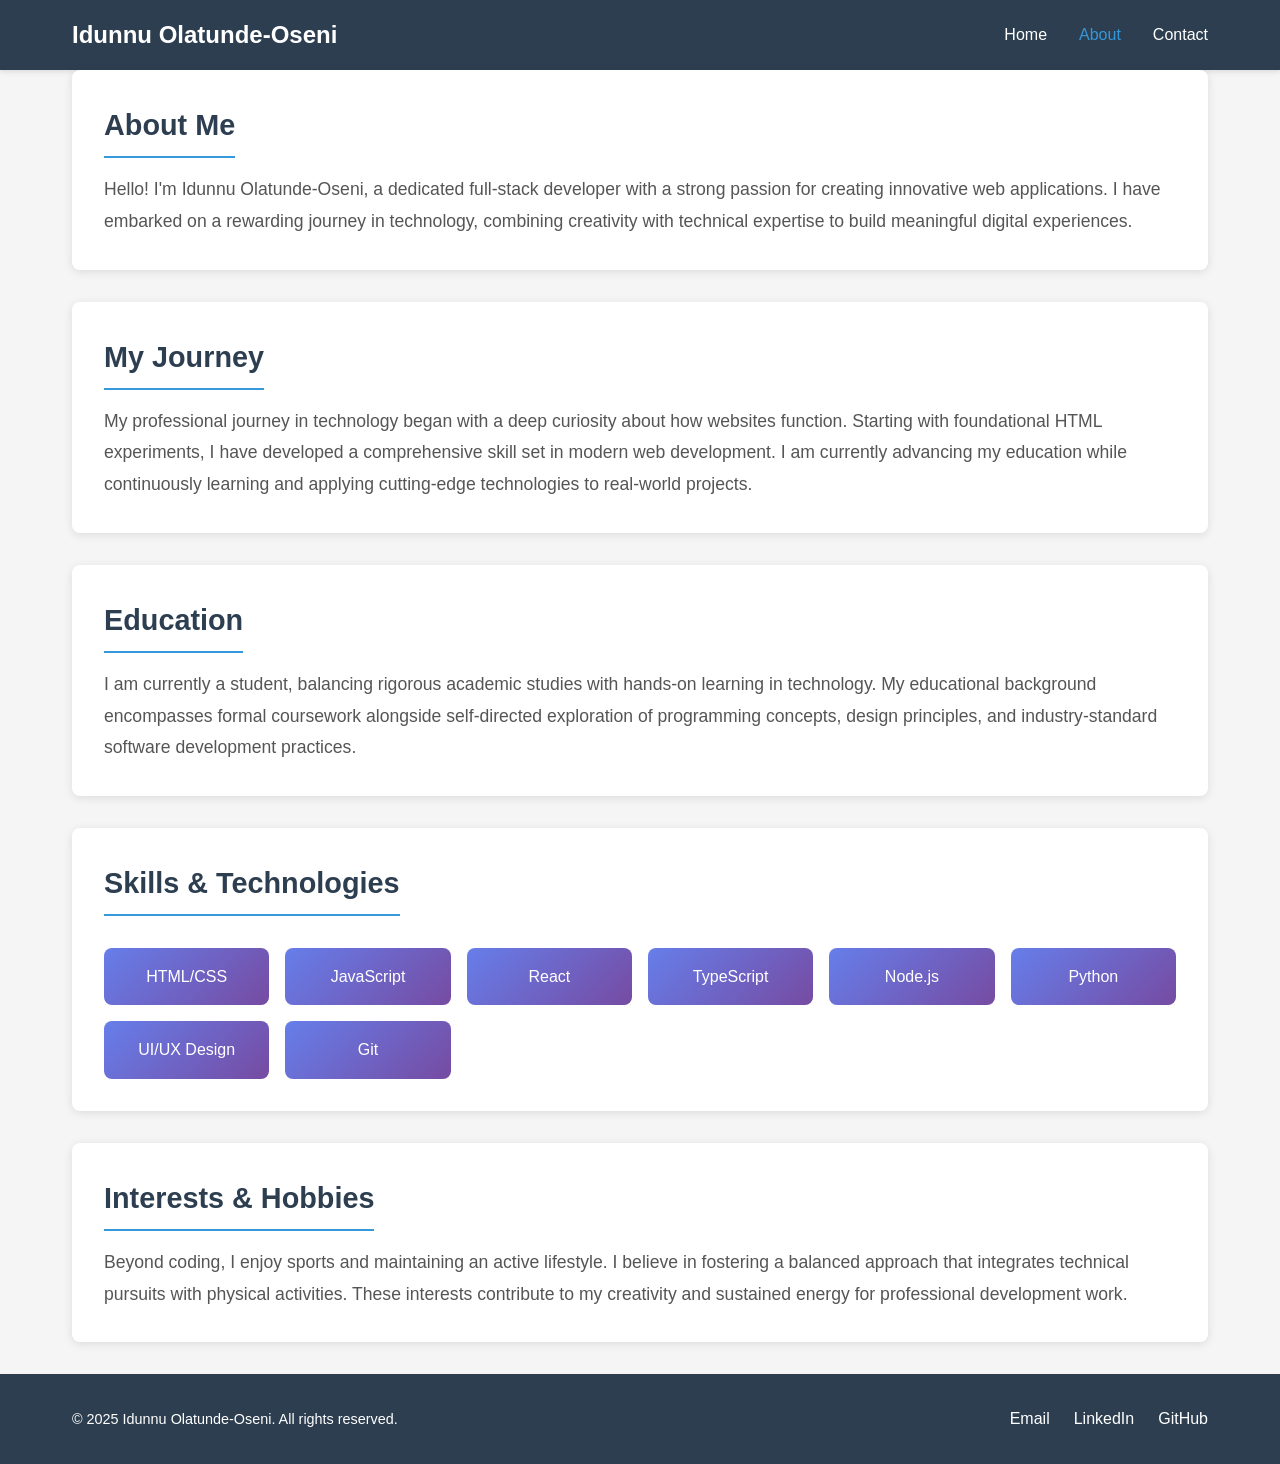
==== about.html @ c82afebd "First commit of my portfolio files" ====
<!DOCTYPE html>
<html lang="en"><head>
    <meta charset="UTF-8">
    <meta name="viewport" content="width=device-width, initial-scale=1.0">
    <title>About - Idunnu Olatunde-Oseni</title>
    <link rel="stylesheet" href="styles.css">
</head>
<body>
    <nav>
        <div class="nav-container">
            <h1 class="logo">Idunnu Olatunde-Oseni</h1>
            <ul class="nav-links">
                <li><a href="index.html">Home</a></li>
                <li><a href="about.html" class="active">About</a></li>
                <li><a href="contact.html">Contact</a></li>
            </ul>
        </div>
    </nav>

    <main class="container">
        <section class="section">
            <h2>About Me</h2>
            <p class="about">
                Hello! I'm Idunnu Olatunde-Oseni, a dedicated full-stack developer with a strong passion for creating innovative web applications.
                I have embarked on a rewarding journey in technology, combining creativity with technical expertise to build meaningful digital experiences.
            </p>
        </section>

        <section class="section">
            <h2>My Journey</h2>
            <p class="about">
                My professional journey in technology began with a deep curiosity about how websites function. Starting with foundational HTML experiments, I have developed a comprehensive skill set
                in modern web development. I am currently advancing my education while continuously learning and applying cutting-edge technologies to real-world projects.
            </p>
        </section>

        <section class="section">
            <h2>Education</h2>
            <p class="about">
                I am currently a student, balancing rigorous academic studies with hands-on learning in technology. My educational background encompasses formal coursework
                alongside self-directed exploration of programming concepts, design principles, and industry-standard software development practices.
            </p>
        </section>

        <section class="section">
            <h2>Skills &amp; Technologies</h2>
            <div class="skills-grid">
                <div class="skill-card">HTML/CSS</div>
                <div class="skill-card">JavaScript</div>
                <div class="skill-card">React</div>
                <div class="skill-card">TypeScript</div>
                <div class="skill-card">Node.js</div>
                <div class="skill-card">Python</div>
                <div class="skill-card">UI/UX Design</div>
                <div class="skill-card">Git</div>
            </div>
        </section>

        <section class="section">
            <h2>Interests &amp; Hobbies</h2>
            <p class="about">
                Beyond coding, I enjoy sports and maintaining an active lifestyle. I believe in fostering a balanced approach that integrates technical pursuits
                with physical activities. These interests contribute to my creativity and sustained energy for professional development work.
            </p>
        </section>
    </main>

    <footer>
        <div class="container">
            <p>© 2025 Idunnu Olatunde-Oseni. All rights reserved.</p>
            <div class="social-links">
                <a href="mailto:your.email@example.com">Email</a>
                <a href="#" target="_blank">LinkedIn</a>
                <a href="#" target="_blank">GitHub</a>
            </div>
        </div>
    </footer>


</body></html>
---- styles.css ----
/* Reset and Base Styles */
* {
    margin: 0;
    padding: 0;
    box-sizing: border-box;
}

body {
    font-family: -apple-system, BlinkMacSystemFont, 'Segoe UI', Roboto, Oxygen, Ubuntu, Cantarell, sans-serif;
    line-height: 1.6;
    color: #333;
    background-color: #f5f5f5;
}

/* Navigation Styles */
nav {
    background-color: #2c3e50;
    color: white;
    padding: 1rem 0;
    box-shadow: 0 2px 5px rgba(0, 0, 0, 0.1);
}

.nav-container {
    max-width: 1200px;
    margin: 0 auto;
    padding: 0 2rem;
    display: flex;
    justify-content: space-between;
    align-items: center;
}

.logo {
    font-size: 1.5rem;
    font-weight: 600;
    color: white;
}

.nav-links {
    list-style: none;
    display: flex;
    gap: 2rem;
}

.nav-links a {
    color: white;
    text-decoration: none;
    font-weight: 500;
    transition: color 0.3s ease;
}

.nav-links a:hover,
.nav-links a.active {
    color: #3498db;
}

/* Container and Section Styles */
.container {
    max-width: 1200px;
    margin: 0 auto;
    padding: 0 2rem;
}

main {
    padding: 3rem 0;
    min-height: calc(100vh - 200px);
}

.section {
    background-color: white;
    padding: 2rem;
    margin-bottom: 2rem;
    border-radius: 8px;
    box-shadow: 0 2px 10px rgba(0, 0, 0, 0.1);
}

.section h2 {
    color: #2c3e50;
    margin-bottom: 1rem;
    font-size: 1.8rem;
    border-bottom: 2px solid #3498db;
    padding-bottom: 0.5rem;
    display: inline-block;
}

.about {
    font-size: 1.1rem;
    color: #555;
    line-height: 1.8;
}

/* Skills Grid Styles */
.skills-grid {
    display: grid;
    grid-template-columns: repeat(auto-fit, minmax(150px, 1fr));
    gap: 1rem;
    margin-top: 1rem;
}

.skill-card {
    background: linear-gradient(135deg, #667eea 0%, #764ba2 100%);
    color: white;
    padding: 1rem;
    text-align: center;
    border-radius: 8px;
    font-weight: 500;
    transition: transform 0.3s ease, box-shadow 0.3s ease;
}

.skill-card:hover {
    transform: translateY(-3px);
    box-shadow: 0 5px 15px rgba(102, 126, 234, 0.4);
}

/* Footer Styles */
footer {
    background-color: #2c3e50;
    color: white;
    padding: 2rem 0;
    margin-top: 2rem;
}

footer .container {
    display: flex;
    justify-content: space-between;
    align-items: center;
    flex-wrap: wrap;
    gap: 1rem;
}

footer p {
    font-size: 0.9rem;
}

.social-links {
    display: flex;
    gap: 1.5rem;
}

.social-links a {
    color: white;
    text-decoration: none;
    transition: color 0.3s ease;
}

.social-links a:hover {
    color: #3498db;
}

/* Animation Enhancements */

/* Loading Screen */
.loader {
  position: fixed;
  top: 0;
  left: 0;
  width: 100%;
  height: 100%;
  background: linear-gradient(135deg, #667eea 0%, #764ba2 100%);
  display: flex;
  flex-direction: column;
  justify-content: center;
  align-items: center;
  z-index: 10000;
  transition: opacity 0.5s ease;
}

.loader-content {
  text-align: center;
  color: white;
}

.loader-spinner {
  width: 50px;
  height: 50px;
  border: 4px solid rgba(255,255,255,0.3);
  border-top: 4px solid white;
  border-radius: 50%;
  animation: spin 1s linear infinite;
  margin-bottom: 20px;
}

@keyframes spin {
  0% { transform: rotate(0deg); }
  100% { transform: rotate(360deg); }
}

/* Background Pattern */
.bg-pattern {
  position: fixed;
  top: 0;
  left: 0;
  width: 100%;
  height: 100%;
  z-index: -1;
  background: radial-gradient(circle at 20% 80%, rgba(120,119,198,0.3) 0%, transparent 50%),
              radial-gradient(circle at 80% 20%, rgba(255,119,198,0.3) 0%, transparent 50%),
              radial-gradient(circle at 40% 40%, rgba(120,219,255,0.3) 0%, transparent 50%);
  pointer-events: none;
}

/* Hero Canvas */
.hero-canvas {
  position: absolute;
  top: 0;
  left: 0;
  width: 100%;
  height: 100%;
  z-index: -1;
}

/* Reveal Animations */
.reveal {
  opacity: 0;
  transform: translateY(50px);
  transition: all 0.8s cubic-bezier(0.25, 0.46, 0.45, 0.94);
}

.reveal-active {
  opacity: 1;
  transform: translateY(0);
}

.slide-up {
  transform: translateY(60px);
}

.tilt-card {
  perspective: 1000px;
  transition: transform 0.3s ease;
}

/* New Keyframes */
@keyframes pulse {
  0%, 100% { transform: scale(1); }
  50% { transform: scale(1.05); }
}

.pulse {
  animation: pulse 2s infinite;
}

@keyframes glow {
  0%, 100% { box-shadow: 0 0 5px rgba(102,126,234,0.5); }
  50% { box-shadow: 0 0 30px rgba(102,126,234,0.8); }
}

.glow {
  animation: glow 2s infinite;
}

@keyframes bounce {
  0%, 20%, 50%, 80%, 100% { transform: translateY(0); }
  40% { transform: translateY(-10px); }
  60% { transform: translateY(-5px); }
}

.bounce {
  animation: bounce 2s infinite;
}

/* Parallax */
.parallax {
  transition: transform 0.1s ease-out;
}

/* Scroll Reveal Variants */
.slide-left {
  transform: translateX(-50px);
}

.slide-right {
  transform: translateX(50px);
}

@keyframes parallax {
  0% { transform: translateY(0px); }
  50% { transform: translateY(-20px); }
  100% { transform: translateY(0px); }
}

/* Nav Scrolled */
nav.nav-scrolled {
  background-color: rgba(44, 62, 80, 0.95);
  backdrop-filter: blur(10px);
}

/* Responsive Design */
@media (max-width: 768px) {
  .nav-container {
      flex-direction: column;
      gap: 1rem;
  }
  
  .nav-links {
      gap: 1rem;
  }
  
  .section {
      padding: 1.5rem;
  }
  
  .section h2 {
      font-size: 1.5rem;
  }
  
  footer .container {
      flex-direction: column;
      text-align: center;
  }
}

@media (max-width: 480px) {
  .skills-grid {
      grid-template-columns: repeat(2, 1fr);
  }
}
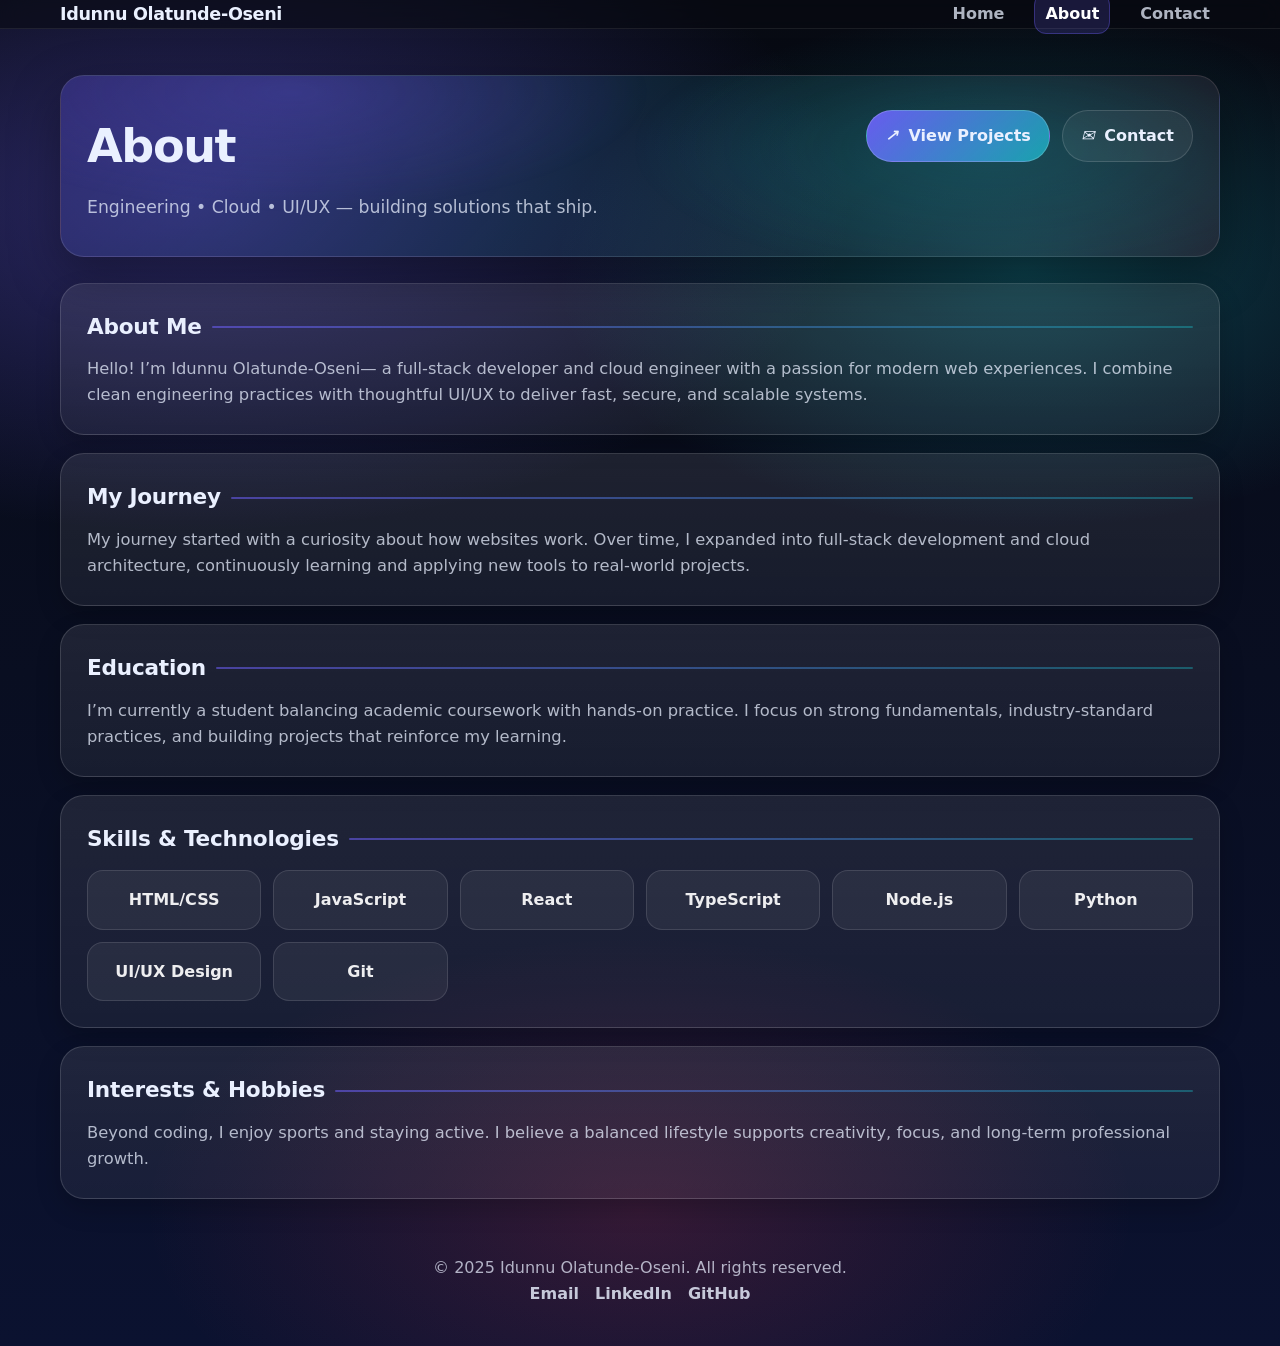
==== commit 228cc27e: "Refine portfolio content and layout adjustments" ====
--- a/about.html
+++ b/about.html
@@ -17,28 +17,43 @@
         </div>
     </nav>
 
-    <main class="container">
+<main class="container">
+        <section class="hero">
+            <div class="hero-inner">
+                <div class="hero-content">
+                    <div class="hero-title">
+                        <h1>About</h1>
+                        <p class="tagline">Engineering • Cloud • UI/UX — building solutions that ship.</p>
+                    </div>
+                    <div style="display:flex; gap:12px; flex-wrap:wrap">
+                        <a class="btn primary" href="project.html"><i aria-hidden="true">↗</i> View Projects</a>
+                        <a class="btn" href="contact.html"><i aria-hidden="true">✉</i> Contact</a>
+                    </div>
+                </div>
+            </div>
+        </section>
+
         <section class="section">
             <h2>About Me</h2>
             <p class="about">
-                Hello! I'm Idunnu Olatunde-Oseni, a dedicated full-stack developer with a strong passion for creating innovative web applications.
-                I have embarked on a rewarding journey in technology, combining creativity with technical expertise to build meaningful digital experiences.
+                Hello! I’m Idunnu Olatunde-Oseni— a full-stack developer and cloud engineer with a passion for modern web experiences.
+                I combine clean engineering practices with thoughtful UI/UX to deliver fast, secure, and scalable systems.
             </p>
         </section>
 
         <section class="section">
             <h2>My Journey</h2>
             <p class="about">
-                My professional journey in technology began with a deep curiosity about how websites function. Starting with foundational HTML experiments, I have developed a comprehensive skill set
-                in modern web development. I am currently advancing my education while continuously learning and applying cutting-edge technologies to real-world projects.
+                My journey started with a curiosity about how websites work. Over time, I expanded into full-stack development and cloud architecture,
+                continuously learning and applying new tools to real-world projects.
             </p>
         </section>
 
         <section class="section">
             <h2>Education</h2>
             <p class="about">
-                I am currently a student, balancing rigorous academic studies with hands-on learning in technology. My educational background encompasses formal coursework
-                alongside self-directed exploration of programming concepts, design principles, and industry-standard software development practices.
+                I’m currently a student balancing academic coursework with hands-on practice. I focus on strong fundamentals, industry-standard practices,
+                and building projects that reinforce my learning.
             </p>
         </section>
 
@@ -59,8 +74,8 @@
         <section class="section">
             <h2>Interests &amp; Hobbies</h2>
             <p class="about">
-                Beyond coding, I enjoy sports and maintaining an active lifestyle. I believe in fostering a balanced approach that integrates technical pursuits
-                with physical activities. These interests contribute to my creativity and sustained energy for professional development work.
+                Beyond coding, I enjoy sports and staying active. I believe a balanced lifestyle supports creativity,
+                focus, and long-term professional growth.
             </p>
         </section>
     </main>
--- a/styles.css
+++ b/styles.css
@@ -1,317 +1,271 @@
-/* Reset and Base Styles */
-* {
-    margin: 0;
-    padding: 0;
-    box-sizing: border-box;
-}
-
-body {
-    font-family: -apple-system, BlinkMacSystemFont, 'Segoe UI', Roboto, Oxygen, Ubuntu, Cantarell, sans-serif;
-    line-height: 1.6;
-    color: #333;
-    background-color: #f5f5f5;
-}
-
-/* Navigation Styles */
-nav {
-    background-color: #2c3e50;
-    color: white;
-    padding: 1rem 0;
-    box-shadow: 0 2px 5px rgba(0, 0, 0, 0.1);
-}
-
-.nav-container {
-    max-width: 1200px;
-    margin: 0 auto;
-    padding: 0 2rem;
-    display: flex;
-    justify-content: space-between;
-    align-items: center;
-}
-
-.logo {
-    font-size: 1.5rem;
-    font-weight: 600;
-    color: white;
-}
-
-.nav-links {
-    list-style: none;
-    display: flex;
-    gap: 2rem;
-}
-
-.nav-links a {
-    color: white;
-    text-decoration: none;
-    font-weight: 500;
-    transition: color 0.3s ease;
-}
-
-.nav-links a:hover,
-.nav-links a.active {
-    color: #3498db;
-}
-
-/* Container and Section Styles */
-.container {
-    max-width: 1200px;
-    margin: 0 auto;
-    padding: 0 2rem;
-}
-
-main {
-    padding: 3rem 0;
-    min-height: calc(100vh - 200px);
-}
-
-.section {
-    background-color: white;
-    padding: 2rem;
-    margin-bottom: 2rem;
-    border-radius: 8px;
-    box-shadow: 0 2px 10px rgba(0, 0, 0, 0.1);
-}
-
-.section h2 {
-    color: #2c3e50;
-    margin-bottom: 1rem;
-    font-size: 1.8rem;
-    border-bottom: 2px solid #3498db;
-    padding-bottom: 0.5rem;
-    display: inline-block;
-}
-
-.about {
-    font-size: 1.1rem;
-    color: #555;
-    line-height: 1.8;
-}
-
-/* Skills Grid Styles */
-.skills-grid {
-    display: grid;
-    grid-template-columns: repeat(auto-fit, minmax(150px, 1fr));
-    gap: 1rem;
-    margin-top: 1rem;
-}
-
-.skill-card {
-    background: linear-gradient(135deg, #667eea 0%, #764ba2 100%);
-    color: white;
-    padding: 1rem;
-    text-align: center;
-    border-radius: 8px;
-    font-weight: 500;
-    transition: transform 0.3s ease, box-shadow 0.3s ease;
-}
-
-.skill-card:hover {
-    transform: translateY(-3px);
-    box-shadow: 0 5px 15px rgba(102, 126, 234, 0.4);
-}
-
-/* Footer Styles */
-footer {
-    background-color: #2c3e50;
-    color: white;
-    padding: 2rem 0;
-    margin-top: 2rem;
-}
-
-footer .container {
-    display: flex;
-    justify-content: space-between;
-    align-items: center;
-    flex-wrap: wrap;
-    gap: 1rem;
-}
-
-footer p {
-    font-size: 0.9rem;
-}
-
-.social-links {
-    display: flex;
-    gap: 1.5rem;
-}
-
-.social-links a {
-    color: white;
-    text-decoration: none;
-    transition: color 0.3s ease;
-}
-
-.social-links a:hover {
-    color: #3498db;
-}
-
-/* Animation Enhancements */
-
-/* Loading Screen */
-.loader {
-  position: fixed;
-  top: 0;
-  left: 0;
-  width: 100%;
-  height: 100%;
-  background: linear-gradient(135deg, #667eea 0%, #764ba2 100%);
-  display: flex;
-  flex-direction: column;
-  justify-content: center;
-  align-items: center;
-  z-index: 10000;
-  transition: opacity 0.5s ease;
-}
-
-.loader-content {
-  text-align: center;
-  color: white;
-}
-
-.loader-spinner {
-  width: 50px;
-  height: 50px;
-  border: 4px solid rgba(255,255,255,0.3);
-  border-top: 4px solid white;
-  border-radius: 50%;
-  animation: spin 1s linear infinite;
-  margin-bottom: 20px;
-}
-
-@keyframes spin {
-  0% { transform: rotate(0deg); }
-  100% { transform: rotate(360deg); }
-}
-
-/* Background Pattern */
-.bg-pattern {
-  position: fixed;
-  top: 0;
-  left: 0;
-  width: 100%;
-  height: 100%;
-  z-index: -1;
-  background: radial-gradient(circle at 20% 80%, rgba(120,119,198,0.3) 0%, transparent 50%),
-              radial-gradient(circle at 80% 20%, rgba(255,119,198,0.3) 0%, transparent 50%),
-              radial-gradient(circle at 40% 40%, rgba(120,219,255,0.3) 0%, transparent 50%);
-  pointer-events: none;
-}
-
-/* Hero Canvas */
-.hero-canvas {
-  position: absolute;
-  top: 0;
-  left: 0;
-  width: 100%;
-  height: 100%;
-  z-index: -1;
-}
-
-/* Reveal Animations */
-.reveal {
-  opacity: 0;
-  transform: translateY(50px);
-  transition: all 0.8s cubic-bezier(0.25, 0.46, 0.45, 0.94);
-}
-
-.reveal-active {
-  opacity: 1;
-  transform: translateY(0);
-}
-
-.slide-up {
-  transform: translateY(60px);
-}
-
-.tilt-card {
-  perspective: 1000px;
-  transition: transform 0.3s ease;
-}
-
-/* New Keyframes */
-@keyframes pulse {
-  0%, 100% { transform: scale(1); }
-  50% { transform: scale(1.05); }
-}
-
-.pulse {
-  animation: pulse 2s infinite;
-}
-
-@keyframes glow {
-  0%, 100% { box-shadow: 0 0 5px rgba(102,126,234,0.5); }
-  50% { box-shadow: 0 0 30px rgba(102,126,234,0.8); }
-}
-
-.glow {
-  animation: glow 2s infinite;
-}
-
-@keyframes bounce {
-  0%, 20%, 50%, 80%, 100% { transform: translateY(0); }
-  40% { transform: translateY(-10px); }
-  60% { transform: translateY(-5px); }
-}
-
-.bounce {
-  animation: bounce 2s infinite;
-}
-
-/* Parallax */
-.parallax {
-  transition: transform 0.1s ease-out;
-}
-
-/* Scroll Reveal Variants */
-.slide-left {
-  transform: translateX(-50px);
-}
-
-.slide-right {
-  transform: translateX(50px);
-}
-
-@keyframes parallax {
-  0% { transform: translateY(0px); }
-  50% { transform: translateY(-20px); }
-  100% { transform: translateY(0px); }
-}
-
-/* Nav Scrolled */
-nav.nav-scrolled {
-  background-color: rgba(44, 62, 80, 0.95);
-  backdrop-filter: blur(10px);
-}
-
-/* Responsive Design */
-@media (max-width: 768px) {
-  .nav-container {
-      flex-direction: column;
-      gap: 1rem;
-  }
-  
-  .nav-links {
-      gap: 1rem;
-  }
-  
-  .section {
-      padding: 1.5rem;
-  }
-  
-  .section h2 {
-      font-size: 1.5rem;
-  }
-  
-  footer .container {
-      flex-direction: column;
-      text-align: center;
-  }
-}
-
-@media (max-width: 480px) {
-  .skills-grid {
-      grid-template-columns: repeat(2, 1fr);
-  }
-}
-
+/*
+  Professional Portfolio Theme (shared across index/about/project/contact)
+  - Keep this file free of page-specific markup.
+*/
+
+:root{
+  --bg0:#070A12;
+  --bg1:#0B1230;
+  --card: rgba(255,255,255,.08);
+  --card2: rgba(255,255,255,.10);
+  --border: rgba(255,255,255,.14);
+  --text:#EAF0FF;
+  --muted: rgba(234,240,255,.74);
+  --muted2: rgba(234,240,255,.60);
+
+  --primary:#6D5EF8;
+  --primary2:#19C6D0;
+  --primary3:#F43F5E;
+
+  --shadow: 0 18px 50px rgba(0,0,0,.35);
+  --shadow2: 0 10px 25px rgba(0,0,0,.20);
+
+  --radius-xl: 24px;
+  --radius-lg: 18px;
+  --radius-md: 12px;
+
+  --max: 1200px;
+
+  --focus: 0 0 0 4px rgba(109,94,248,.30);
+}
+
+/* Base */
+*{margin:0;padding:0;box-sizing:border-box}
+html{scroll-behavior:smooth}
+body{
+  font-family: ui-sans-serif, system-ui, -apple-system, Segoe UI, Roboto, Helvetica, Arial, "Apple Color Emoji","Segoe UI Emoji";
+  line-height:1.6;
+  background: radial-gradient(1200px 600px at 15% 15%, rgba(109,94,248,.35), transparent 55%),
+              radial-gradient(900px 500px at 80% 20%, rgba(25,198,208,.28), transparent 52%),
+              radial-gradient(900px 500px at 50% 90%, rgba(244,63,94,.18), transparent 55%),
+              linear-gradient(180deg, var(--bg0) 0%, var(--bg1) 100%);
+  color:var(--text);
+  min-height:100vh;
+}
+
+a{color:inherit}
+
+/* Layout */
+.container{max-width:var(--max);margin:0 auto;padding:0 20px}
+
+.nav-container{
+  max-width:var(--max);
+  margin:0 auto;
+  padding: 0 20px;
+  display:flex;
+  align-items:center;
+  justify-content:space-between;
+  gap:16px;
+}
+
+main{padding:56px 0}
+
+/* Nav */
+nav{
+  position:sticky;
+  top:0;
+  z-index:50;
+  backdrop-filter: blur(14px);
+  background: rgba(8,10,18,.55);
+  border-bottom: 1px solid rgba(255,255,255,.08);
+}
+
+.logo{
+  font-size:1.1rem;
+  font-weight:700;
+  letter-spacing:-.02em;
+}
+
+.nav-links{list-style:none;display:flex;gap:20px;align-items:center;flex-wrap:wrap}
+.nav-links a{
+  text-decoration:none;
+  font-weight:600;
+  color: var(--muted);
+  padding: 10px 10px;
+  border-radius: 12px;
+  transition: background .2s ease, color .2s ease;
+}
+.nav-links a:hover{background: rgba(255,255,255,.06); color: var(--text)}
+.nav-links a.active{color: #fff; background: rgba(109,94,248,.18); border: 1px solid rgba(109,94,248,.35)}
+
+/* Sections */
+.section{
+  background: linear-gradient(180deg, rgba(255,255,255,.09) 0%, rgba(255,255,255,.06) 100%);
+  border: 1px solid var(--border);
+  border-radius: var(--radius-xl);
+  box-shadow: var(--shadow2);
+  padding: 26px;
+}
+
+.section + .section{margin-top:18px}
+
+.section h2{
+  font-size:1.35rem;
+  margin-bottom: 12px;
+  letter-spacing: -0.01em;
+  display:flex;
+  align-items:center;
+  gap:10px;
+}
+
+.section h2::after{
+  content:"";
+  height:2px;
+  flex:1;
+  background: linear-gradient(90deg, rgba(109,94,248,.85), rgba(25,198,208,.55));
+  border-radius:999px;
+  opacity:.65;
+}
+
+.about{color:var(--muted); font-size:1.02rem;}
+
+/* Hero card (index) */
+.hero{
+  padding: 46px 0 26px;
+}
+.hero-inner{
+  background: linear-gradient(135deg, rgba(109,94,248,.22) 0%, rgba(25,198,208,.10) 45%, rgba(244,63,94,.10) 100%);
+  border: 1px solid rgba(255,255,255,.12);
+  border-radius: var(--radius-xl);
+  box-shadow: var(--shadow);
+  padding: 34px 26px;
+  position:relative;
+  overflow:hidden;
+}
+.hero-inner::before{
+  content:"";
+  position:absolute;
+  inset:-2px;
+  background: radial-gradient(600px 200px at 20% 10%, rgba(109,94,248,.45), transparent 60%),
+              radial-gradient(600px 220px at 80% 40%, rgba(25,198,208,.35), transparent 60%);
+  opacity:.55;
+  pointer-events:none;
+}
+
+.hero-content{position:relative; z-index:1; display:flex; gap:22px; align-items:flex-start; justify-content:space-between; flex-wrap:wrap}
+.hero-title{min-width: 260px;}
+.hero h1{font-size: clamp(2.0rem, 3.6vw, 3.2rem); letter-spacing:-.03em; margin-bottom:10px;}
+.hero .tagline{color: var(--muted); font-size:1.08rem; max-width: 720px}
+
+/* Buttons */
+.btn{
+  display:inline-flex;
+  align-items:center;
+  justify-content:center;
+  gap:10px;
+  padding: 12px 18px;
+  border-radius: 999px;
+  text-decoration:none;
+  font-weight:700;
+  border: 1px solid rgba(255,255,255,.14);
+  background: rgba(255,255,255,.06);
+  transition: transform .2s ease, box-shadow .2s ease, background .2s ease;
+}
+.btn:hover{transform: translateY(-2px); background: rgba(255,255,255,.10); box-shadow: 0 10px 25px rgba(0,0,0,.20)}
+.btn.primary{background: linear-gradient(135deg, rgba(109,94,248,.95), rgba(25,198,208,.72)); border-color: rgba(255,255,255,.18)}
+
+/* Cards / grids */
+.skills-grid{display:grid;grid-template-columns: repeat(auto-fit, minmax(150px, 1fr));gap:12px;margin-top:14px}
+.skill-card{
+  background: rgba(255,255,255,.06);
+  border: 1px solid rgba(255,255,255,.12);
+  border-radius: 16px;
+  padding: 16px 12px;
+  text-align:center;
+  font-weight:700;
+  color: rgba(255,255,255,.92);
+  transition: transform .2s ease, box-shadow .2s ease, border-color .2s ease;
+}
+.skill-card:hover{transform: translateY(-4px); box-shadow: 0 18px 40px rgba(0,0,0,.28); border-color: rgba(109,94,248,.40)}
+
+.grid-3{display:grid;grid-template-columns: repeat(auto-fit, minmax(280px, 1fr));gap:18px}
+
+.card{
+  background: rgba(255,255,255,.06);
+  border: 1px solid rgba(255,255,255,.12);
+  border-radius: var(--radius-lg);
+  padding: 20px;
+  transition: transform .25s ease, box-shadow .25s ease, border-color .25s ease;
+}
+.card:hover{transform: translateY(-8px); border-color: rgba(109,94,248,.35); box-shadow: 0 24px 60px rgba(0,0,0,.35)}
+
+.card h3{font-size:1.15rem; margin-bottom:8px}
+.card p{color: var(--muted); margin-bottom: 14px}
+
+.project-tags{display:flex;flex-wrap:wrap;gap:8px}
+.tag{
+  border-radius: 999px;
+  padding: 6px 12px;
+  background: rgba(255,255,255,.07);
+  border: 1px solid rgba(255,255,255,.10);
+  color: rgba(234,240,255,.86);
+  font-size: .85rem;
+  font-weight:600;
+}
+
+/* Contact */
+.contact-grid{display:grid; grid-template-columns: 1.3fr .9fr; gap:18px; align-items:start}
+.contact-card{
+  background: rgba(255,255,255,.06);
+  border: 1px solid rgba(255,255,255,.12);
+  border-radius: var(--radius-xl);
+  padding: 22px;
+  box-shadow: var(--shadow2);
+}
+
+.contact-card h2{margin-bottom:8px}
+
+.contact-intro{color: var(--muted); margin-bottom:16px}
+
+.contact-form{display:grid; gap:12px}
+.form-group{display:grid; gap:8px}
+label{font-weight:700; color: rgba(234,240,255,.92)}
+
+input, textarea{
+  width:100%;
+  padding: 12px 14px;
+  border-radius: 14px;
+  border: 1px solid rgba(255,255,255,.16);
+  background: rgba(0,0,0,.12);
+  color: var(--text);
+  outline: none;
+}
+input::placeholder, textarea::placeholder{color: rgba(234,240,255,.45)}
+input:focus, textarea:focus{box-shadow: var(--focus); border-color: rgba(109,94,248,.55)}
+
+.submit-btn{justify-self:flex-start}
+
+.form-message{display:none; margin-top:10px; padding: 12px 14px; border-radius: 14px; border: 1px solid rgba(255,255,255,.14)}
+.form-message .success{color:#B8FFCC}
+.form-message .error{color:#FFC2C2}
+
+.contact-info h3{margin-bottom:10px}
+.info-item{display:flex; gap:12px; padding: 12px 0; border-top: 1px solid rgba(255,255,255,.10)}
+.info-item:first-of-type{border-top:none; padding-top:0}
+.info-icon{width:34px; height:34px; display:flex; align-items:center; justify-content:center; border-radius: 12px; background: rgba(109,94,248,.18); border: 1px solid rgba(109,94,248,.25)}
+
+.social-icons{display:flex; gap:10px; flex-wrap:wrap; margin-top:8px}
+.social-icons a{display:inline-flex; padding:10px 14px; border-radius: 14px; text-decoration:none; background: rgba(255,255,255,.06); border: 1px solid rgba(255,255,255,.12); font-weight:700; color: var(--muted); transition: transform .2s ease, background .2s ease, color .2s ease}
+.social-icons a:hover{transform: translateY(-2px); background: rgba(255,255,255,.10); color: var(--text)}
+
+/* Footer */
+footer{
+  margin-top: 30px;
+  padding: 26px 0 40px;
+  color: rgba(234,240,255,.72);
+  text-align:center;
+}
+footer .social-links{justify-content:center}
+.social-links{display:flex; gap:16px; flex-wrap:wrap}
+.social-links a{color: rgba(234,240,255,.82); text-decoration:none; font-weight:700}
+
+/* Responsive */
+@media (max-width: 900px){
+  .contact-grid{grid-template-columns: 1fr}
+}
+
+@media (max-width: 520px){
+  main{padding:40px 0}
+  .section{padding: 18px}
+}
+
